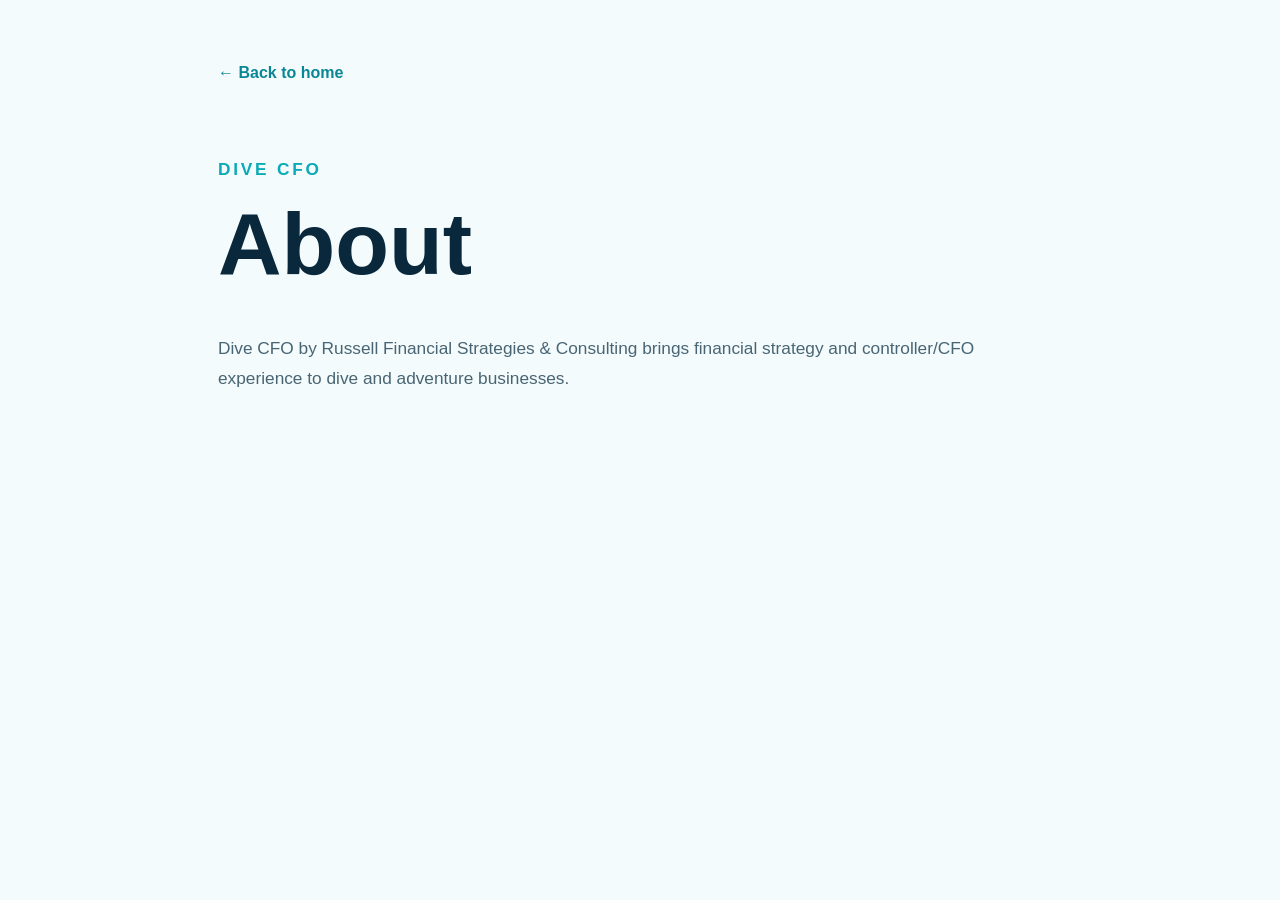
==== about.html @ 6120ccfd "Add files via upload" ====
<!doctype html><html lang="en"><head><meta charset="utf-8"><meta name="viewport" content="width=device-width,initial-scale=1"><title>About | Dive CFO</title><link rel="stylesheet" href="secondary.css"></head><body><main><a class="back" href="./">← Back to home</a><p class="eyebrow">DIVE CFO</p><h1>About</h1><p>Dive CFO by Russell Financial Strategies &amp; Consulting brings financial strategy and controller/CFO experience to dive and adventure businesses.</p></main></body></html>
---- secondary.css ----
*{box-sizing:border-box}body{margin:0;background:#f4fbfc;color:#09283c;font-family:Arial,Helvetica,sans-serif}main{max-width:900px;margin:0 auto;padding:64px 28px 90px}.back{display:inline-block;margin-bottom:56px;color:#0a8795;text-decoration:none;font-weight:700}.eyebrow{color:#0aaab8;font-weight:800;letter-spacing:.16em}h1{font-size:clamp(2.8rem,8vw,5.5rem);line-height:.95;margin:.2em 0 .55em}h2{margin-top:2.5em;font-size:1.8rem}p{font-size:1.08rem;line-height:1.7;color:#496573}a{color:#087d8d}.button{display:inline-block;margin-top:24px;padding:16px 24px;border-radius:999px;background:#27d4df;color:#06283a;text-decoration:none;font-weight:800}
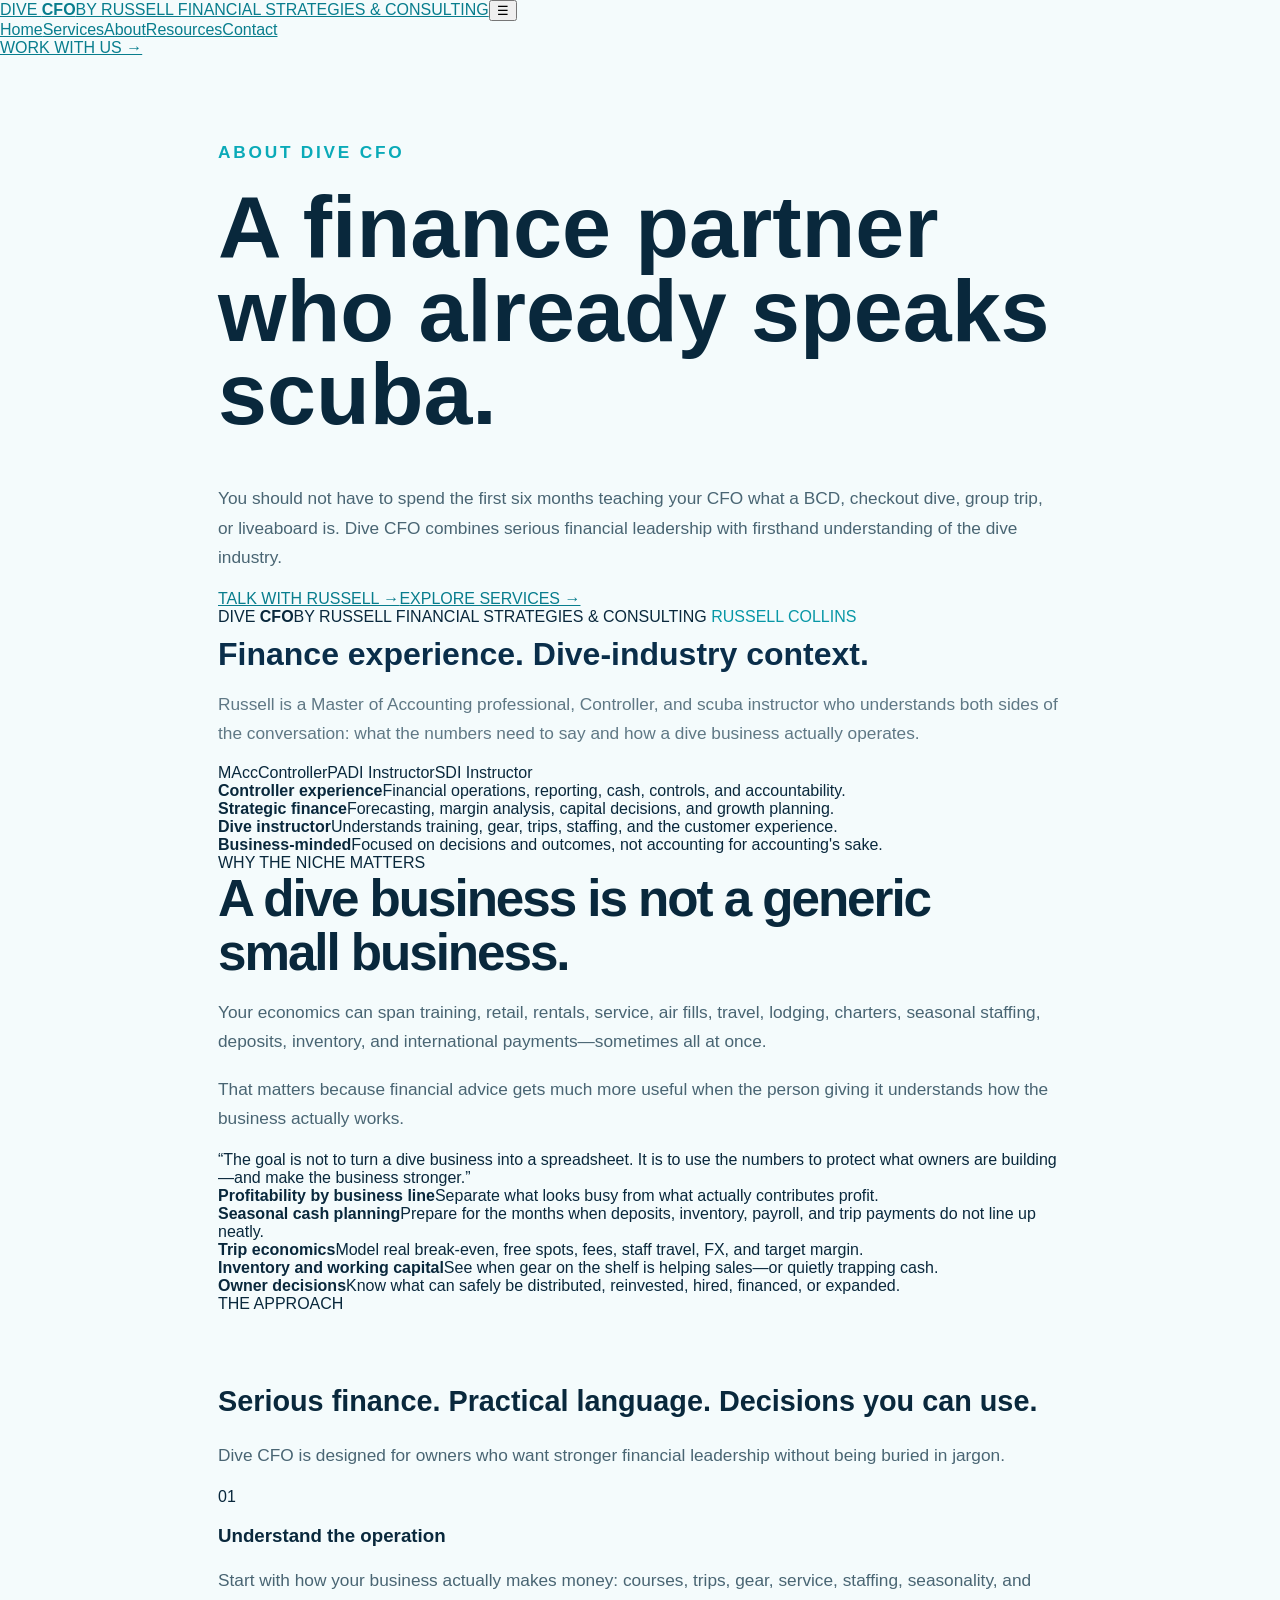
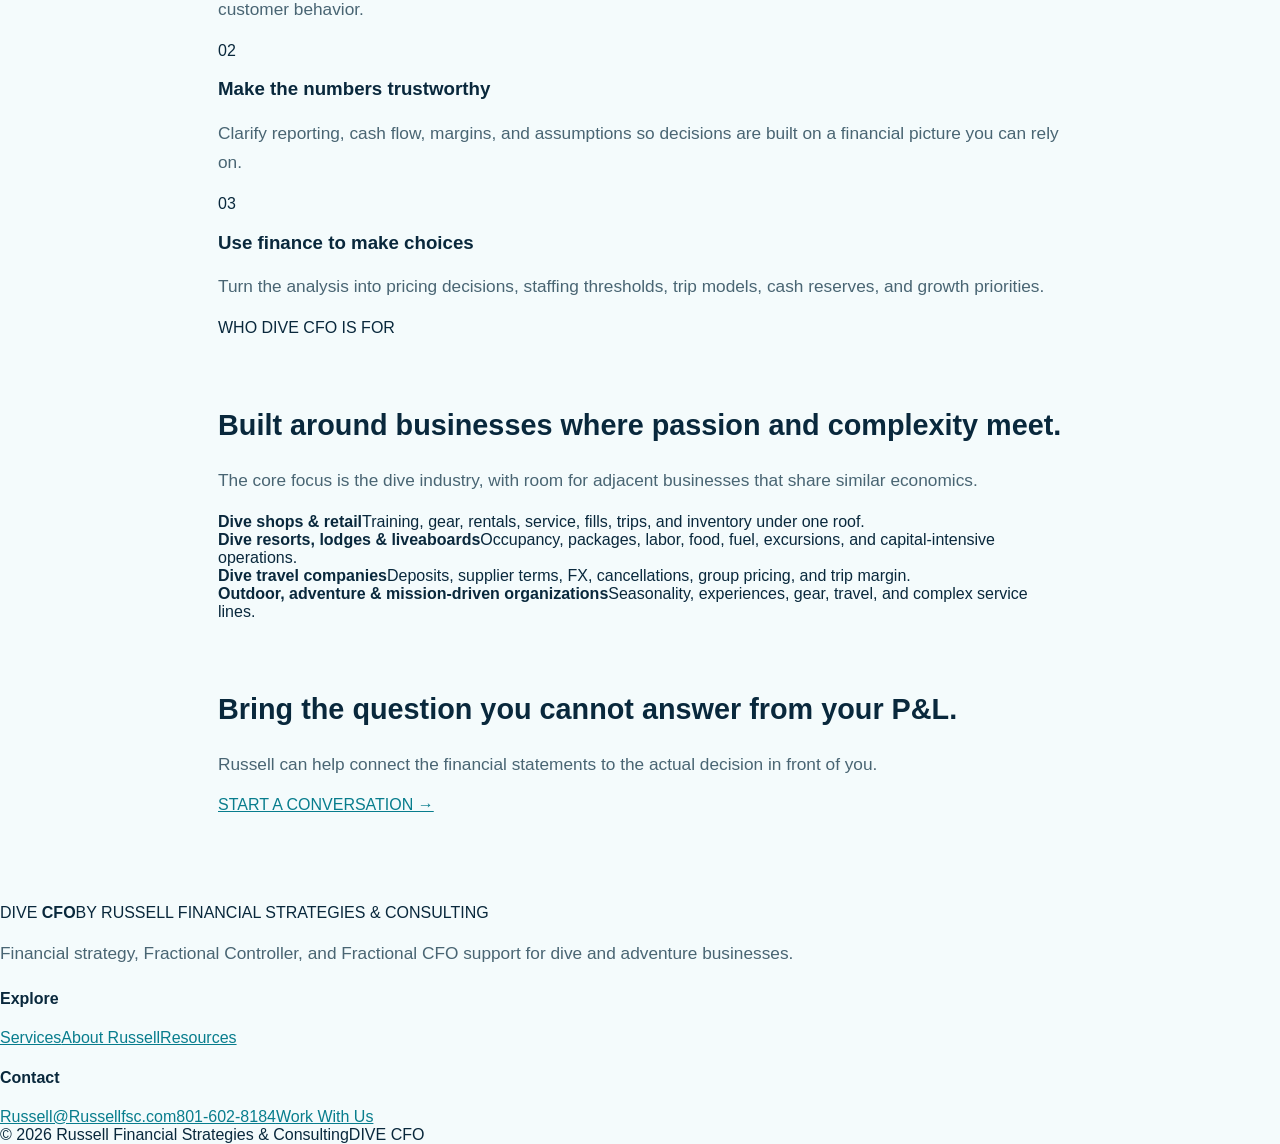
==== commit c15d79ea: "Improve about.html for conversion and brand consistency" ====
--- a/about.html
+++ b/about.html
@@ -1 +1,56 @@
-<!doctype html><html lang="en"><head><meta charset="utf-8"><meta name="viewport" content="width=device-width,initial-scale=1"><title>About | Dive CFO</title><link rel="stylesheet" href="secondary.css"></head><body><main><a class="back" href="./">← Back to home</a><p class="eyebrow">DIVE CFO</p><h1>About</h1><p>Dive CFO by Russell Financial Strategies &amp; Consulting brings financial strategy and controller/CFO experience to dive and adventure businesses.</p></main></body></html>
+<!doctype html>
+<html lang="en">
+<head>
+  <meta charset="utf-8"><meta name="viewport" content="width=device-width,initial-scale=1">
+  <title>About Russell | Dive CFO</title>
+  <meta name="description" content="Meet Russell Collins, MAcc, Controller, PADI and SDI scuba instructor, and founder of Dive CFO by Russell Financial Strategies & Consulting.">
+  <link rel="stylesheet" href="secondary.css">
+</head>
+<body>
+<header class="site-header"><div class="container nav-row"><a class="brand" href="./"><span class="brand-logo" role="img" aria-label="Dive CFO by Russell Financial Strategies & Consulting"><span class="brand-emblem" aria-hidden="true"></span><span class="brand-words"><span class="brand-title">DIVE <b>CFO</b></span><span class="brand-sub">BY RUSSELL FINANCIAL STRATEGIES &amp; CONSULTING</span></span></span></a><button class="mobile-menu" aria-label="Open navigation" onclick="document.querySelector('.nav').classList.toggle('open')">☰</button><nav class="nav"><a href="./">Home</a><a href="services.html">Services</a><a aria-current="page" href="about.html">About</a><a href="resources.html">Resources</a><a href="contact.html">Contact</a></nav><a class="header-cta" href="contact.html">WORK WITH US →</a></div></header>
+<main>
+<section class="hero">
+  <div class="container hero-inner">
+    <div>
+      <p class="eyebrow">ABOUT DIVE CFO</p>
+      <h1>A finance partner who already <span>speaks scuba.</span></h1>
+      <p class="hero-lead">You should not have to spend the first six months teaching your CFO what a BCD, checkout dive, group trip, or liveaboard is. Dive CFO combines serious financial leadership with firsthand understanding of the dive industry.</p>
+      <div class="hero-actions"><a class="btn btn-primary" href="contact.html">TALK WITH RUSSELL →</a><a class="btn btn-secondary" href="services.html">EXPLORE SERVICES →</a></div>
+    </div>
+    <aside class="profile-card">
+      <span class="brand-logo" role="img" aria-label="Dive CFO"><span class="brand-emblem" aria-hidden="true"></span><span class="brand-words"><span class="brand-title">DIVE <b>CFO</b></span><span class="brand-sub">BY RUSSELL FINANCIAL STRATEGIES &amp; CONSULTING</span></span></span>
+      <span class="panel-kicker" style="color:#0797a6">RUSSELL COLLINS</span>
+      <h2 style="color:#0A2E4A;margin:10px 0 8px;font-family:Montserrat,sans-serif;font-size:2rem">Finance experience. Dive-industry context.</h2>
+      <p style="color:#5f7885;line-height:1.65">Russell is a Master of Accounting professional, Controller, and scuba instructor who understands both sides of the conversation: what the numbers need to say and how a dive business actually operates.</p>
+      <div class="credential-line"><span>MAcc</span><span>Controller</span><span>PADI Instructor</span><span>SDI Instructor</span></div>
+    </aside>
+  </div>
+</section>
+
+<section class="trust-strip"><div class="container trust-grid"><div class="trust-item"><strong>Controller experience</strong><span>Financial operations, reporting, cash, controls, and accountability.</span></div><div class="trust-item"><strong>Strategic finance</strong><span>Forecasting, margin analysis, capital decisions, and growth planning.</span></div><div class="trust-item"><strong>Dive instructor</strong><span>Understands training, gear, trips, staffing, and the customer experience.</span></div><div class="trust-item"><strong>Business-minded</strong><span>Focused on decisions and outcomes, not accounting for accounting's sake.</span></div></div></section>
+
+<section class="section white"><div class="container two-col">
+  <div>
+    <span class="section-kicker">WHY THE NICHE MATTERS</span>
+    <h2 style="margin:0 0 18px;font-family:Montserrat,sans-serif;font-size:clamp(2.2rem,4vw,3.4rem);line-height:1.05;letter-spacing:-.04em">A dive business is not a generic small business.</h2>
+    <p class="section-intro">Your economics can span training, retail, rentals, service, air fills, travel, lodging, charters, seasonal staffing, deposits, inventory, and international payments—sometimes all at once.</p>
+    <p class="section-intro" style="margin-top:18px">That matters because financial advice gets much more useful when the person giving it understands how the business actually works.</p>
+    <div class="quote">“The goal is not to turn a dive business into a spreadsheet. It is to use the numbers to protect what owners are building—and make the business stronger.”</div>
+  </div>
+  <div class="stat-stack">
+    <div class="stat-card"><strong>Profitability by business line</strong><span>Separate what looks busy from what actually contributes profit.</span></div>
+    <div class="stat-card"><strong>Seasonal cash planning</strong><span>Prepare for the months when deposits, inventory, payroll, and trip payments do not line up neatly.</span></div>
+    <div class="stat-card"><strong>Trip economics</strong><span>Model real break-even, free spots, fees, staff travel, FX, and target margin.</span></div>
+    <div class="stat-card"><strong>Inventory and working capital</strong><span>See when gear on the shelf is helping sales—or quietly trapping cash.</span></div>
+    <div class="stat-card"><strong>Owner decisions</strong><span>Know what can safely be distributed, reinvested, hired, financed, or expanded.</span></div>
+  </div>
+</div></section>
+
+<section class="section soft"><div class="container"><div class="section-head"><span class="section-kicker">THE APPROACH</span><h2>Serious finance. Practical language. Decisions you can use.</h2><p>Dive CFO is designed for owners who want stronger financial leadership without being buried in jargon.</p></div><div class="cards-3"><div class="card"><div class="num">01</div><h3>Understand the operation</h3><p>Start with how your business actually makes money: courses, trips, gear, service, staffing, seasonality, and customer behavior.</p></div><div class="card"><div class="num">02</div><h3>Make the numbers trustworthy</h3><p>Clarify reporting, cash flow, margins, and assumptions so decisions are built on a financial picture you can rely on.</p></div><div class="card"><div class="num">03</div><h3>Use finance to make choices</h3><p>Turn the analysis into pricing decisions, staffing thresholds, trip models, cash reserves, and growth priorities.</p></div></div></div></section>
+
+<section class="section dark"><div class="container two-col"><div><span class="section-kicker">WHO DIVE CFO IS FOR</span><h2>Built around businesses where passion and complexity meet.</h2><p class="section-intro">The core focus is the dive industry, with room for adjacent businesses that share similar economics.</p></div><div class="stat-stack"><div class="stat-card"><strong>Dive shops & retail</strong><span>Training, gear, rentals, service, fills, trips, and inventory under one roof.</span></div><div class="stat-card"><strong>Dive resorts, lodges & liveaboards</strong><span>Occupancy, packages, labor, food, fuel, excursions, and capital-intensive operations.</span></div><div class="stat-card"><strong>Dive travel companies</strong><span>Deposits, supplier terms, FX, cancellations, group pricing, and trip margin.</span></div><div class="stat-card"><strong>Outdoor, adventure & mission-driven organizations</strong><span>Seasonality, experiences, gear, travel, and complex service lines.</span></div></div></div></section>
+
+<section class="final-cta"><div class="container cta-inner"><div><h2>Bring the question you cannot answer from your P&L.</h2><p>Russell can help connect the financial statements to the actual decision in front of you.</p></div><a class="btn btn-light" href="contact.html">START A CONVERSATION →</a></div></section>
+</main>
+<footer class="site-footer"><div class="container footer-grid"><div><span class="footer-brand-logo" role="img" aria-label="Dive CFO"><span class="brand-emblem" aria-hidden="true"></span><span class="brand-words"><span class="brand-title">DIVE <b>CFO</b></span><span class="brand-sub">BY RUSSELL FINANCIAL STRATEGIES &amp; CONSULTING</span></span></span><p>Financial strategy, Fractional Controller, and Fractional CFO support for dive and adventure businesses.</p></div><div><h4>Explore</h4><a href="services.html">Services</a><a href="about.html">About Russell</a><a href="resources.html">Resources</a></div><div><h4>Contact</h4><a href="mailto:Russell@Russellfsc.com">Russell@Russellfsc.com</a><a href="tel:+18016028184">801-602-8184</a><a href="contact.html">Work With Us</a></div></div><div class="container footer-bottom"><span>© 2026 Russell Financial Strategies & Consulting</span><span>DIVE CFO</span></div></footer>
+</body></html>
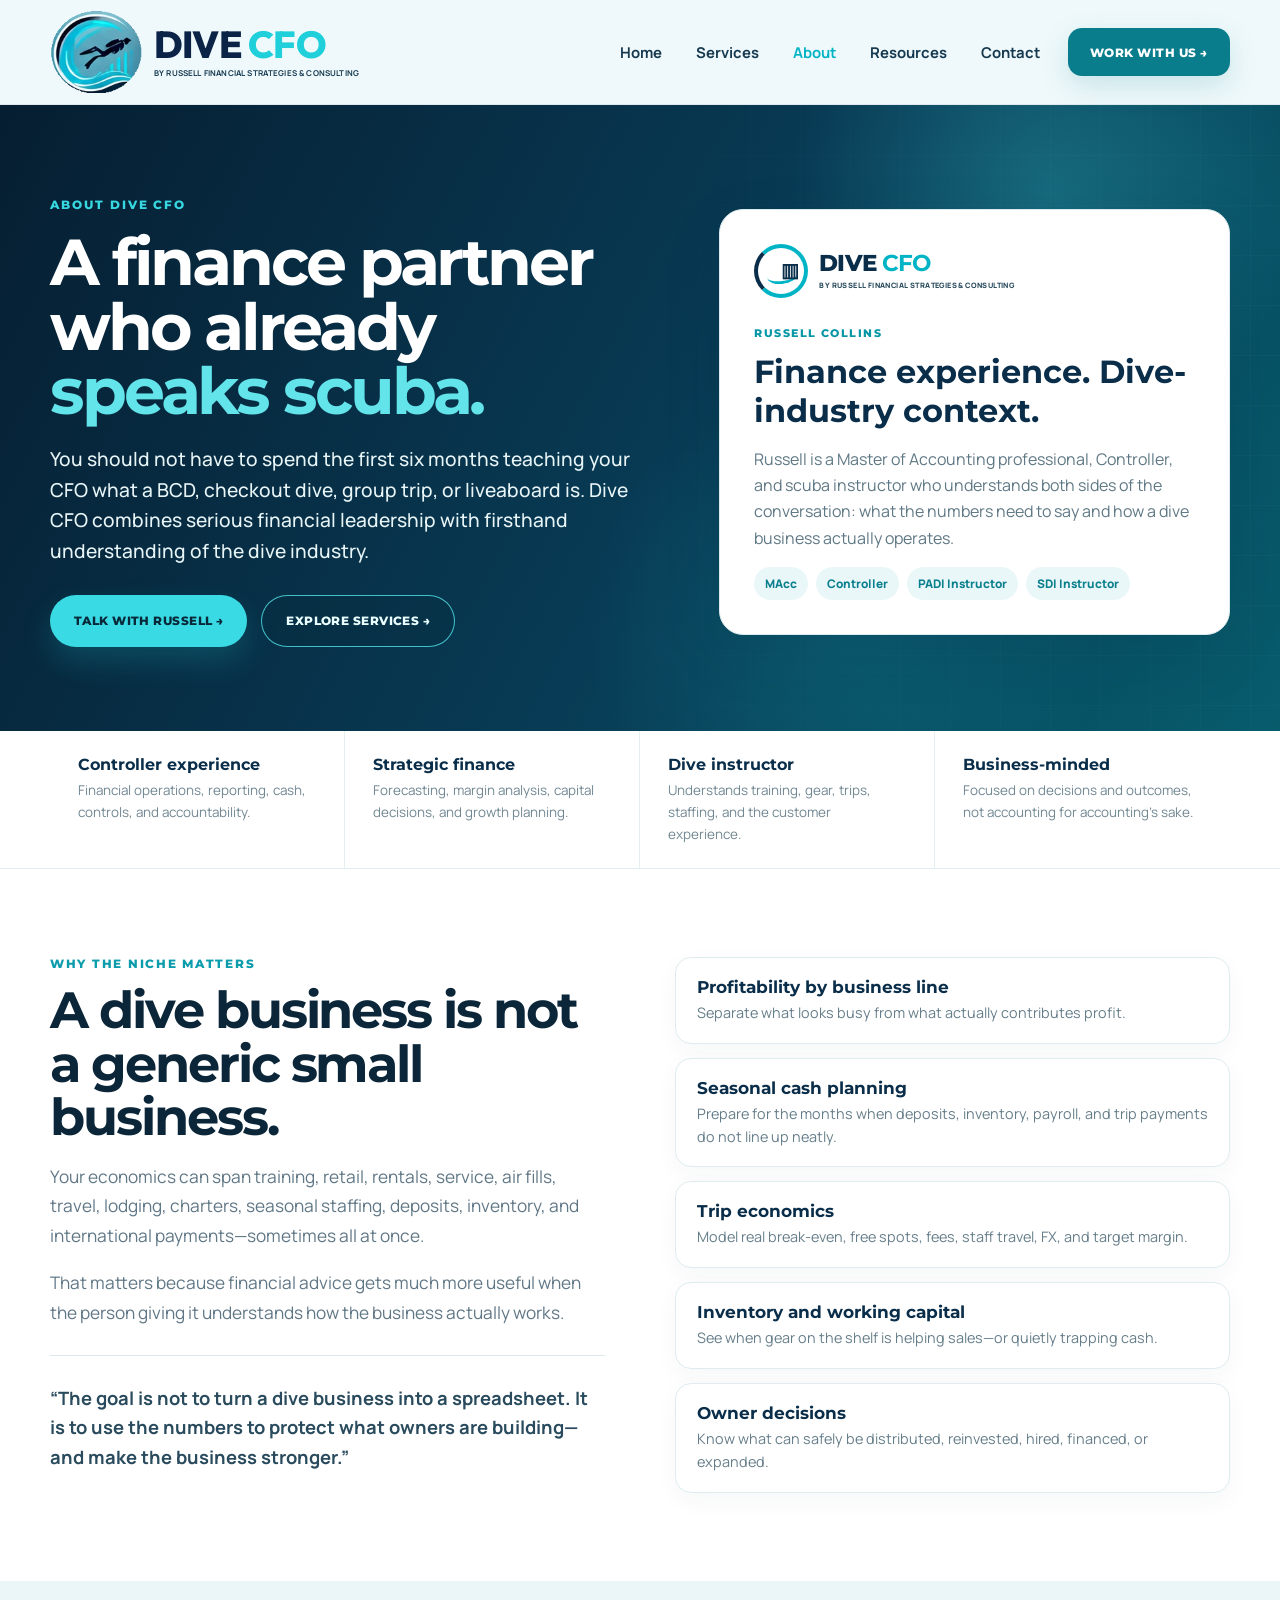
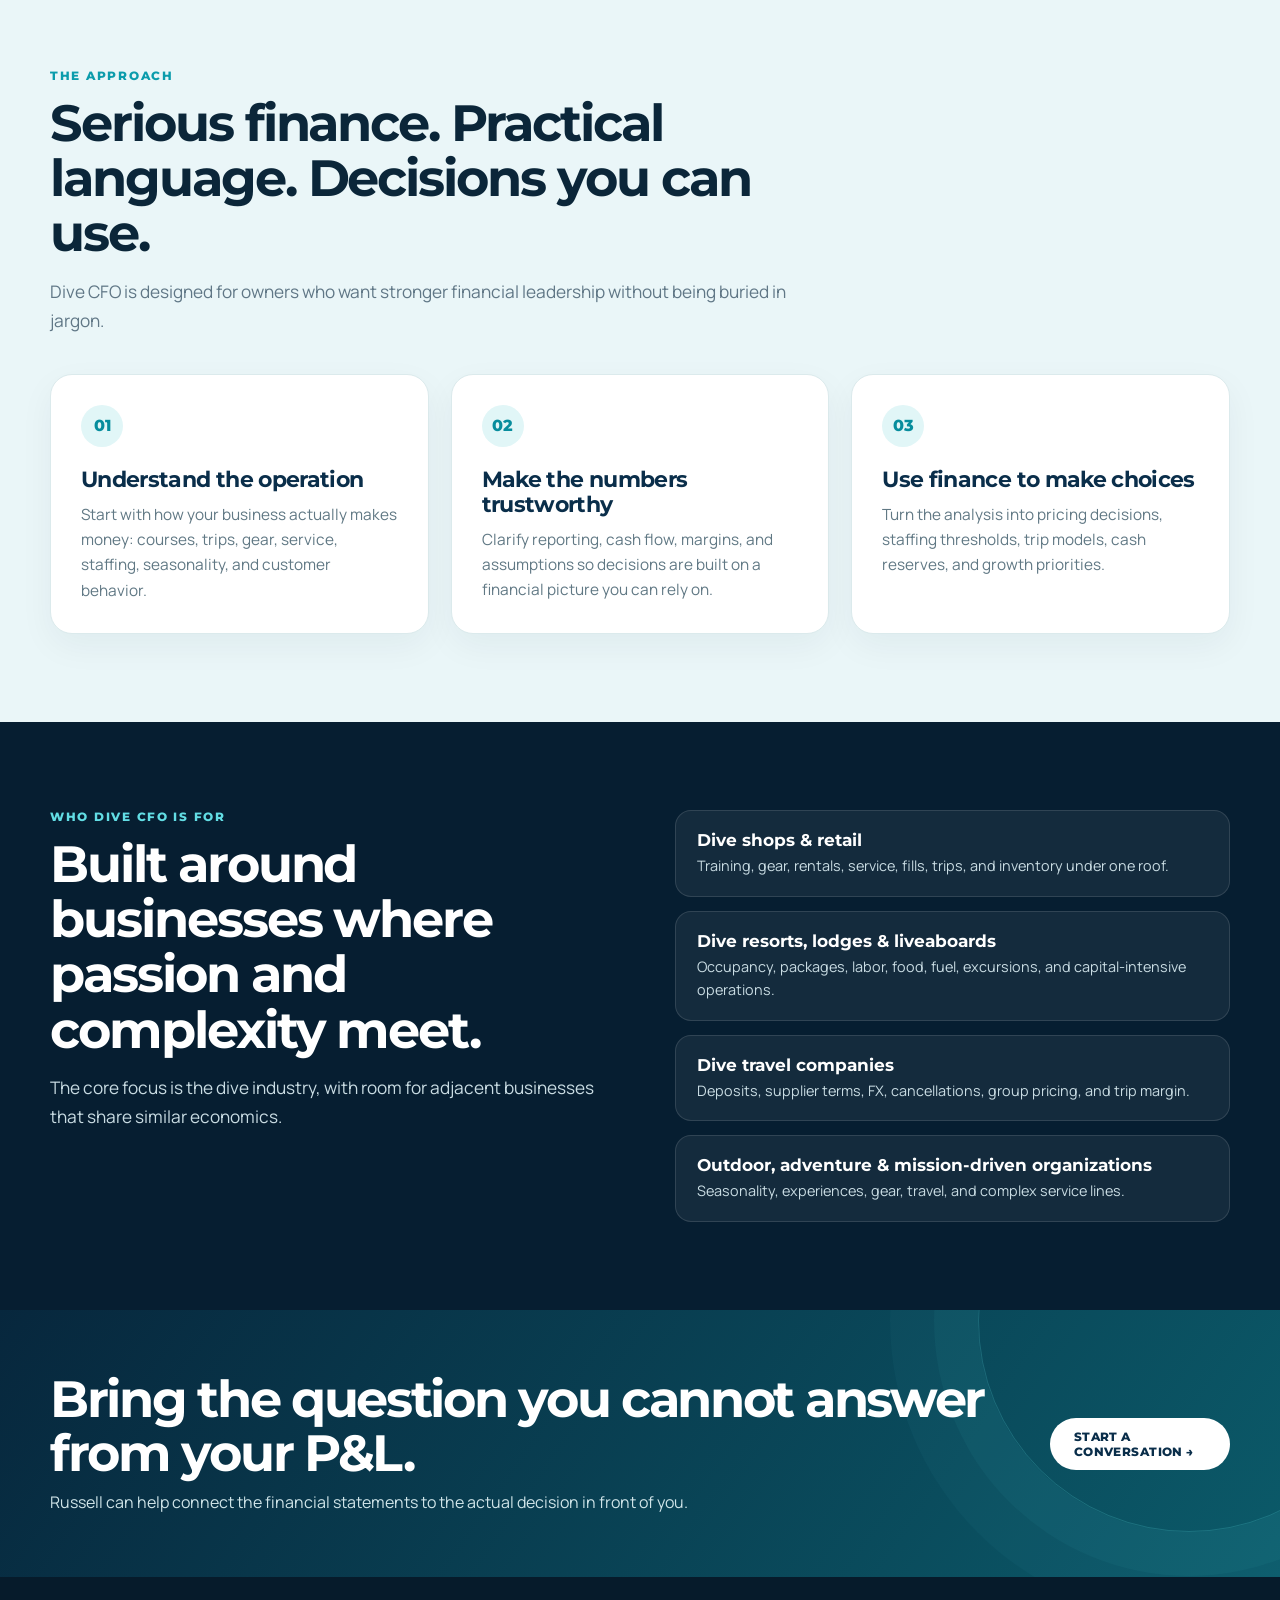
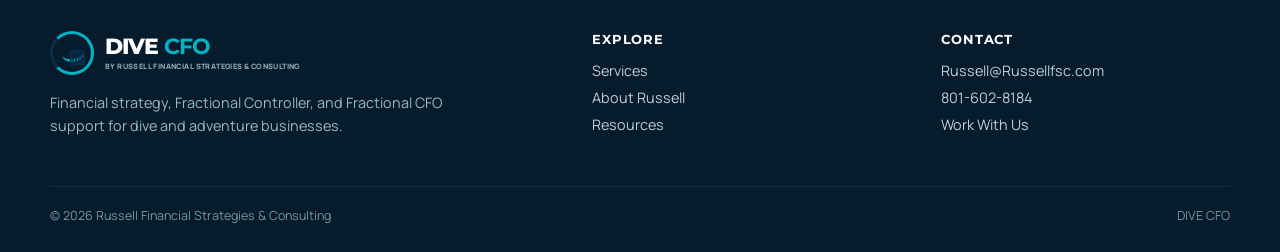
==== commit 22ec461b: "Use homepage logo in header of all inner pages Co-Authored-By: Claude Opus 5.5 <noreply@anthropic.co" ====
--- a/about.html
+++ b/about.html
@@ -7,7 +7,7 @@
   <link rel="stylesheet" href="secondary.css">
 </head>
 <body>
-<header class="site-header"><div class="container nav-row"><a class="brand" href="./"><span class="brand-logo" role="img" aria-label="Dive CFO by Russell Financial Strategies & Consulting"><span class="brand-emblem" aria-hidden="true"></span><span class="brand-words"><span class="brand-title">DIVE <b>CFO</b></span><span class="brand-sub">BY RUSSELL FINANCIAL STRATEGIES &amp; CONSULTING</span></span></span></a><button class="mobile-menu" aria-label="Open navigation" onclick="document.querySelector('.nav').classList.toggle('open')">☰</button><nav class="nav"><a href="./">Home</a><a href="services.html">Services</a><a aria-current="page" href="about.html">About</a><a href="resources.html">Resources</a><a href="contact.html">Contact</a></nav><a class="header-cta" href="contact.html">WORK WITH US →</a></div></header>
+<header class="site-header"><div class="container nav-row"><a class="brand" href="./"><span class="brand-logo" role="img" aria-label="Dive CFO by Russell Financial Strategies & Consulting"><img class="brand-emblem-img" src="assets/logo-emblem.png" alt="" width="136" height="122"><span class="brand-words"><span class="brand-title">DIVE <b>CFO</b></span><span class="brand-sub">BY RUSSELL FINANCIAL STRATEGIES &amp; CONSULTING</span></span></span></a><button class="mobile-menu" aria-label="Open navigation" onclick="document.querySelector('.nav').classList.toggle('open')">☰</button><nav class="nav"><a href="./">Home</a><a href="services.html">Services</a><a aria-current="page" href="about.html">About</a><a href="resources.html">Resources</a><a href="contact.html">Contact</a></nav><a class="header-cta" href="contact.html">WORK WITH US →</a></div></header>
 <main>
 <section class="hero">
   <div class="container hero-inner">
--- a/secondary.css
+++ b/secondary.css
@@ -1 +1,103 @@
-*{box-sizing:border-box}body{margin:0;background:#f4fbfc;color:#09283c;font-family:Arial,Helvetica,sans-serif}main{max-width:900px;margin:0 auto;padding:64px 28px 90px}.back{display:inline-block;margin-bottom:56px;color:#0a8795;text-decoration:none;font-weight:700}.eyebrow{color:#0aaab8;font-weight:800;letter-spacing:.16em}h1{font-size:clamp(2.8rem,8vw,5.5rem);line-height:.95;margin:.2em 0 .55em}h2{margin-top:2.5em;font-size:1.8rem}p{font-size:1.08rem;line-height:1.7;color:#496573}a{color:#087d8d}.button{display:inline-block;margin-top:24px;padding:16px 24px;border-radius:999px;background:#27d4df;color:#06283a;text-decoration:none;font-weight:800}
+@import url('https://fonts.googleapis.com/css2?family=Manrope:wght@400;500;600;700;800&family=Montserrat:wght@600;700;800&family=Outfit:wght@600;700;800&display=swap');
+
+:root{
+  --navy:#0A2E4A;--navy-deep:#061E31;--teal:#00B4C6;--aqua:#5FD6E3;--seafoam:#B9E7E5;--sand:#E8DCC6;--slate:#687C93;--ink:#0B2639;--muted:#607786;--paper:#F7FBFC;--white:#fff;--line:#D6E8EC;--shadow:0 20px 60px rgba(7,43,61,.10);--radius:22px;
+}
+*{box-sizing:border-box} html{scroll-behavior:smooth}
+body{margin:0;background:var(--paper);color:var(--ink);font-family:'Manrope',Arial,sans-serif;-webkit-font-smoothing:antialiased}
+a{color:inherit} img{max-width:100%;display:block}.container{width:min(1180px,calc(100% - 40px));margin:0 auto}
+
+/* Header */
+.site-header{position:sticky;top:0;z-index:50;background:rgba(239,249,251,.94);backdrop-filter:blur(14px);border-bottom:1px solid rgba(10,46,74,.08)}
+.nav-row{height:88px;display:flex;align-items:center;gap:28px}
+.brand{display:flex;align-items:center;text-decoration:none;min-width:285px}
+.brand-logo,.footer-brand-logo{display:flex;align-items:center;gap:11px}
+.brand-emblem{width:54px;height:54px;border:4px solid var(--teal);border-left-color:var(--navy);border-radius:50%;position:relative;flex:0 0 auto}
+.brand-emblem:before{content:"";position:absolute;left:9px;right:7px;bottom:10px;height:13px;border-bottom:3px solid var(--teal);border-radius:50%;transform:rotate(-7deg)}
+.brand-emblem:after{content:"▥";position:absolute;right:5px;top:9px;color:var(--navy);font-size:19px;font-weight:900}
+.brand-words{display:flex;flex-direction:column;line-height:1}
+.brand-title{font-family:'Montserrat',sans-serif;font-size:1.45rem;font-weight:800;letter-spacing:-.04em;color:var(--navy)}
+.brand-title b{color:var(--teal)}.brand-sub{margin-top:6px;font-size:.46rem;font-weight:800;letter-spacing:.055em;color:#25485b;white-space:nowrap}
+.nav{margin-left:auto;display:flex;align-items:center;gap:34px}.nav a{text-decoration:none;font-size:.93rem;font-weight:700;color:#16394f;transition:.2s ease}.nav a:hover,.nav a[aria-current="page"]{color:var(--teal)}
+.header-cta{display:inline-flex;align-items:center;justify-content:center;min-height:48px;padding:0 22px;border-radius:14px;background:#0A7D8D;color:#fff!important;text-decoration:none;font-family:'Montserrat',sans-serif;font-size:.78rem;font-weight:800;letter-spacing:.04em;box-shadow:0 10px 28px rgba(0,119,137,.17)}
+.mobile-menu{display:none;background:none;border:0;font-size:1.65rem;color:var(--navy);cursor:pointer}
+
+/* Hero */
+.hero{position:relative;overflow:hidden;background:radial-gradient(circle at 82% 14%,rgba(71,221,230,.24),transparent 22%),radial-gradient(circle at 66% 84%,rgba(21,142,159,.26),transparent 26%),linear-gradient(118deg,#061e31 0%,#083a54 52%,#075c6c 100%);color:#fff}
+.hero:after{content:"";position:absolute;inset:0;background-image:linear-gradient(rgba(255,255,255,.025) 1px,transparent 1px),linear-gradient(90deg,rgba(255,255,255,.025) 1px,transparent 1px);background-size:50px 50px;mask-image:linear-gradient(to left,#000,transparent 75%)}
+.hero-inner{position:relative;z-index:2;display:grid;grid-template-columns:1.08fr .92fr;gap:70px;align-items:center;padding:92px 0 84px}
+.eyebrow{margin:0 0 18px;color:#37d8e1;font-family:'Montserrat',sans-serif;font-size:.76rem;font-weight:800;letter-spacing:.16em;text-transform:uppercase}
+.hero h1{margin:0 0 20px;font-family:'Montserrat',sans-serif;font-size:clamp(2.9rem,5.1vw,5.2rem);line-height:.99;letter-spacing:-.048em;max-width:770px}.hero h1 span{color:#63e3ea}
+.hero-lead{max-width:720px;margin:0 0 28px;color:#e8f5f7;font-size:1.2rem;line-height:1.6;font-weight:500}
+.hero-actions,.cta-row{display:flex;flex-wrap:wrap;gap:14px}.btn{display:inline-flex;align-items:center;justify-content:center;gap:10px;min-height:52px;padding:0 24px;border-radius:999px;text-decoration:none;font-family:'Montserrat',sans-serif;font-size:.78rem;font-weight:800;letter-spacing:.035em;transition:.2s ease}.btn:hover{transform:translateY(-2px)}
+.btn-primary{background:#39dae3;color:#08293a;box-shadow:0 14px 30px rgba(34,218,228,.18)}.btn-secondary{border:1px solid rgba(83,229,237,.8);color:#eaffff;background:rgba(6,43,57,.22)}.btn-dark{background:var(--navy);color:#fff}.btn-light{background:#fff;color:var(--navy)}
+.hero-panel{position:relative;padding:30px;border:1px solid rgba(170,247,249,.28);border-radius:24px;background:linear-gradient(145deg,rgba(4,38,56,.38),rgba(9,86,100,.18));box-shadow:0 28px 70px rgba(0,0,0,.18);backdrop-filter:blur(8px);transform:rotate(-1.8deg)}
+.hero-panel:before{content:"";position:absolute;inset:-18px 28px 24px -18px;border:1px solid rgba(95,214,227,.20);border-radius:24px;transform:rotate(4deg);z-index:-1}
+.panel-kicker{color:#78e8ed;font-size:.7rem;font-family:'Montserrat',sans-serif;font-weight:800;letter-spacing:.13em;text-transform:uppercase}
+.hero-panel h2{margin:10px 0 12px;font-family:'Montserrat',sans-serif;font-size:1.9rem;line-height:1.1;letter-spacing:-.035em}.hero-panel p{margin:0;color:#d5edf0;line-height:1.55}
+.panel-list{display:grid;grid-template-columns:1fr 1fr;gap:12px;margin-top:22px}.panel-list div{padding:14px;border:1px solid rgba(144,239,243,.18);border-radius:14px;background:rgba(0,31,47,.18);font-size:.82rem;font-weight:700;color:#f4ffff}.panel-list b{display:block;color:#58dce5;font-family:'Montserrat',sans-serif;font-size:1.1rem;margin-bottom:3px}
+
+/* Generic sections */
+.section{padding:88px 0}.section.white{background:#fff}.section.soft{background:#eaf6f8}.section.dark{background:var(--navy-deep);color:#fff}
+.section-head{max-width:760px;margin-bottom:38px}.section-kicker{display:block;margin-bottom:12px;color:#0c9cac;font-family:'Montserrat',sans-serif;font-size:.72rem;font-weight:800;letter-spacing:.15em;text-transform:uppercase}.section.dark .section-kicker{color:#62dde4}
+.section h2{margin:0 0 16px;font-family:'Montserrat',sans-serif;font-size:clamp(2rem,4vw,3.25rem);line-height:1.08;letter-spacing:-.04em}.section-head p,.section-intro{margin:0;color:var(--muted);font-size:1.08rem;line-height:1.7}.section.dark .section-head p,.section.dark .section-intro{color:#c9dce3}
+
+/* Trust strip */
+.trust-strip{background:#fff;border-bottom:1px solid #dfeef1}.trust-grid{display:grid;grid-template-columns:repeat(4,1fr);gap:0}.trust-item{padding:24px 28px;border-right:1px solid #e4eff1}.trust-item:last-child{border-right:0}.trust-item strong{display:block;color:var(--navy);font-family:'Montserrat',sans-serif;font-size:1rem;margin-bottom:4px}.trust-item span{color:#718792;font-size:.84rem;line-height:1.35}
+
+/* Cards */
+.cards-3{display:grid;grid-template-columns:repeat(3,1fr);gap:22px}.card{position:relative;padding:30px;border:1px solid #dbeaec;border-radius:var(--radius);background:#fff;box-shadow:0 12px 34px rgba(11,48,66,.05)}.card .num{width:42px;height:42px;display:grid;place-items:center;border-radius:50%;background:#e1f6f7;color:#078d9d;font-family:'Montserrat',sans-serif;font-weight:800;margin-bottom:20px}.card h3{margin:0 0 10px;font-family:'Montserrat',sans-serif;font-size:1.35rem;line-height:1.16;letter-spacing:-.03em;color:var(--navy)}.card p{margin:0;color:#607884;line-height:1.65;font-size:.96rem}.card ul{margin:18px 0 0;padding:0;list-style:none}.card li{position:relative;padding-left:23px;margin:10px 0;color:#466170;font-size:.92rem;line-height:1.45}.card li:before{content:"✓";position:absolute;left:0;top:0;color:#0aaaba;font-weight:900}.card .text-link{display:inline-flex;margin-top:20px;color:#088b9b;text-decoration:none;font-family:'Montserrat',sans-serif;font-size:.75rem;font-weight:800;letter-spacing:.04em}.card.featured{border-color:#5dd8df;box-shadow:0 20px 50px rgba(0,151,166,.12)}.tag{display:inline-flex;margin-bottom:14px;padding:7px 10px;border-radius:999px;background:#e3f6f7;color:#078d9d;font-family:'Montserrat',sans-serif;font-size:.62rem;font-weight:800;letter-spacing:.07em;text-transform:uppercase}
+
+/* Service blocks */
+.service-block{display:grid;grid-template-columns:.9fr 1.1fr;gap:54px;padding:46px 0;border-top:1px solid #d7e7ea;align-items:start}.service-block:first-of-type{border-top:0;padding-top:0}.service-label{position:sticky;top:120px}.service-label .service-number{display:block;color:#78cfd6;font-family:'Montserrat',sans-serif;font-size:.8rem;font-weight:800;letter-spacing:.14em}.service-label h3{margin:10px 0 12px;font-family:'Montserrat',sans-serif;font-size:2rem;line-height:1.06;letter-spacing:-.035em;color:var(--navy)}.service-label p{margin:0;color:#607783;line-height:1.6}.service-copy h4{margin:0 0 14px;font-family:'Montserrat',sans-serif;font-size:1.1rem;color:var(--navy)}.check-grid{display:grid;grid-template-columns:1fr 1fr;gap:12px 18px;margin:0;padding:0;list-style:none}.check-grid li{position:relative;padding:13px 14px 13px 42px;border:1px solid #deecef;border-radius:14px;background:#fff;color:#3f5d6b;font-size:.92rem;line-height:1.4}.check-grid li:before{content:"✓";position:absolute;left:15px;top:12px;color:#08a7b6;font-weight:900}.best-for{margin-top:18px;padding:18px 20px;border-left:4px solid #1fc9d4;background:#eefafb;border-radius:0 12px 12px 0;color:#415f6d;font-size:.93rem;line-height:1.55}.best-for strong{color:var(--navy)}
+
+/* Process */
+.process{display:grid;grid-template-columns:repeat(3,1fr);gap:22px}.step{padding:28px;border-radius:20px;background:rgba(255,255,255,.06);border:1px solid rgba(255,255,255,.11)}.step span{display:block;color:#63e4eb;font-family:'Montserrat',sans-serif;font-size:.75rem;font-weight:800;letter-spacing:.15em}.step h3{margin:10px 0 8px;font-family:'Montserrat',sans-serif;font-size:1.25rem}.step p{margin:0;color:#c9dde3;line-height:1.6;font-size:.93rem}
+
+/* Two column */
+.two-col{display:grid;grid-template-columns:1fr 1fr;gap:70px;align-items:start}.callout{padding:34px;border-radius:24px;background:#e7f7f8;border:1px solid #c7e8eb}.callout h3{margin:0 0 12px;font-family:'Montserrat',sans-serif;font-size:1.7rem;letter-spacing:-.035em;color:var(--navy)}.callout p{color:#55717e;line-height:1.65}.stat-stack{display:grid;gap:14px}.stat-card{padding:19px 21px;border-radius:16px;background:#fff;border:1px solid #dfecef;box-shadow:0 8px 24px rgba(10,48,66,.04)}.stat-card strong{display:block;color:var(--navy);font-family:'Montserrat',sans-serif;font-size:1.06rem;margin-bottom:4px}.stat-card span{color:#667e8a;font-size:.9rem;line-height:1.45}.section.dark .stat-card{background:rgba(255,255,255,.06);border-color:rgba(255,255,255,.12);box-shadow:none}.section.dark .stat-card strong{color:#fff}.section.dark .stat-card span{color:#c9dce3}
+
+/* FAQs */
+.faq{max-width:900px}details{border-top:1px solid #d8e6e9;padding:20px 0}details:last-child{border-bottom:1px solid #d8e6e9}summary{cursor:pointer;list-style:none;display:flex;justify-content:space-between;gap:24px;font-family:'Montserrat',sans-serif;font-weight:700;color:var(--navy)}summary::-webkit-details-marker{display:none}summary:after{content:"+";font-size:1.4rem;color:#0c9baa;line-height:1}details[open] summary:after{content:"−"}details p{max-width:760px;color:#607986;line-height:1.65;margin:14px 0 0}
+
+/* About */
+.profile-card{padding:34px;border-radius:24px;background:#fff;border:1px solid #dbeaec;box-shadow:var(--shadow)}.profile-card .brand-logo{margin-bottom:22px}.credential-line{display:flex;flex-wrap:wrap;gap:8px;margin:16px 0 0}.credential-line span{padding:8px 11px;border-radius:999px;background:#eaf7f8;color:#0a7f8e;font-size:.74rem;font-weight:800}.quote{padding:28px 0 0;margin-top:28px;border-top:1px solid #dbe8eb;color:#294b5d;font-size:1.15rem;line-height:1.6;font-weight:700}
+
+/* Resources */
+.resource-grid{display:grid;grid-template-columns:repeat(3,1fr);gap:20px}.resource-card{display:flex;flex-direction:column;min-height:280px;padding:28px;border:1px solid #dbeaec;border-radius:20px;background:#fff;text-decoration:none;transition:.2s ease}.resource-card:hover{transform:translateY(-4px);box-shadow:0 18px 42px rgba(7,52,70,.08);border-color:#83dce1}.resource-card .type{color:#0b9bab;font-family:'Montserrat',sans-serif;font-size:.65rem;font-weight:800;letter-spacing:.13em;text-transform:uppercase}.resource-card h3{margin:12px 0 10px;font-family:'Montserrat',sans-serif;font-size:1.35rem;line-height:1.18;letter-spacing:-.03em;color:var(--navy)}.resource-card p{margin:0;color:#607986;line-height:1.6;font-size:.93rem}.resource-card .learn{margin-top:auto;padding-top:24px;color:#078e9d;font-family:'Montserrat',sans-serif;font-size:.74rem;font-weight:800;letter-spacing:.04em}.formula-grid{display:grid;grid-template-columns:repeat(2,1fr);gap:18px}.formula{padding:24px;border-radius:18px;background:#fff;border:1px solid #dcebee}.formula strong{display:block;color:var(--navy);font-family:'Montserrat',sans-serif;margin-bottom:8px}.formula code{display:block;padding:12px;border-radius:10px;background:#eef8f9;color:#0a6f7b;font-family:ui-monospace,SFMono-Regular,Menlo,monospace;font-size:.85rem;white-space:normal;line-height:1.5}
+
+/* Contact */
+.contact-grid{display:grid;grid-template-columns:.82fr 1.18fr;gap:48px;align-items:start}.contact-card{padding:28px;border-radius:20px;background:#fff;border:1px solid #dae9ec;box-shadow:0 14px 36px rgba(7,49,66,.06)}.contact-method{display:block;padding:18px 0;border-bottom:1px solid #e2edef;text-decoration:none}.contact-method:last-child{border-bottom:0}.contact-method small{display:block;color:#7a909a;font-size:.72rem;text-transform:uppercase;letter-spacing:.1em;font-weight:800;margin-bottom:5px}.contact-method strong{font-family:'Montserrat',sans-serif;color:var(--navy);font-size:1.08rem}.form-card{padding:32px;border-radius:24px;background:#fff;border:1px solid #d9e9ec;box-shadow:var(--shadow)}.form-grid{display:grid;grid-template-columns:1fr 1fr;gap:16px}.field{display:flex;flex-direction:column;gap:7px}.field.full{grid-column:1/-1}label{color:#274b5d;font-size:.82rem;font-weight:800}input,select,textarea{width:100%;border:1px solid #cfe1e5;border-radius:12px;background:#fbfefe;color:#16394c;font:inherit;padding:13px 14px;outline:none;transition:.2s ease}input:focus,select:focus,textarea:focus{border-color:#42cbd5;box-shadow:0 0 0 3px rgba(66,203,213,.13)}textarea{min-height:130px;resize:vertical}.form-note{margin:12px 0 0;color:#7b8e97;font-size:.78rem;line-height:1.45}
+
+/* CTA */
+.final-cta{position:relative;overflow:hidden;background:linear-gradient(125deg,#07273d,#0b5a69);color:#fff}.final-cta:after{content:"";position:absolute;width:420px;height:420px;border-radius:50%;right:-120px;top:-200px;border:1px solid rgba(100,227,234,.20);box-shadow:0 0 0 44px rgba(100,227,234,.045),0 0 0 88px rgba(100,227,234,.03)}.cta-inner{position:relative;z-index:2;display:flex;align-items:center;justify-content:space-between;gap:40px;padding:62px 0}.cta-inner h2{margin:0 0 10px;font-family:'Montserrat',sans-serif;font-size:clamp(2rem,4vw,3.2rem);line-height:1.04;letter-spacing:-.045em}.cta-inner p{margin:0;color:#cfe4e8;max-width:650px;line-height:1.65}
+
+/* Footer */
+.site-footer{background:#061b2b;color:#b9cfd7}.footer-grid{display:grid;grid-template-columns:1.25fr .75fr .75fr;gap:60px;padding:54px 0 34px}.footer-brand-logo{margin-bottom:16px}.footer-brand-logo .brand-emblem{width:44px;height:44px;border-width:3px}.footer-brand-logo .brand-title{color:#fff;font-size:1.35rem}.footer-brand-logo .brand-sub{color:#93adb8}.footer-grid p{max-width:440px;color:#9fb7c0;font-size:.9rem;line-height:1.6}.footer-grid h4{margin:0 0 14px;color:#fff;font-family:'Montserrat',sans-serif;font-size:.82rem;letter-spacing:.07em;text-transform:uppercase}.footer-grid a{display:block;color:#bcd0d7;text-decoration:none;margin:8px 0;font-size:.9rem}.footer-grid a:hover{color:#62dee5}.footer-bottom{display:flex;justify-content:space-between;gap:20px;padding:20px 0 28px;border-top:1px solid rgba(255,255,255,.08);font-size:.78rem;color:#7895a0}
+
+@media(max-width:1000px){.nav{gap:18px}.brand{min-width:230px}.brand-title{font-size:1.25rem}.brand-sub{font-size:.42rem}.hero-inner{grid-template-columns:1fr;gap:44px}.hero-panel{max-width:680px}.trust-grid{grid-template-columns:1fr 1fr}.trust-item:nth-child(2){border-right:0}.trust-item:nth-child(-n+2){border-bottom:1px solid #e4eff1}.cards-3,.resource-grid{grid-template-columns:1fr 1fr}.cards-3 .card:last-child,.resource-grid .resource-card:last-child{grid-column:1/-1}.service-block{grid-template-columns:1fr;gap:24px}.service-label{position:static}.two-col,.contact-grid{grid-template-columns:1fr;gap:34px}.footer-grid{grid-template-columns:1fr 1fr}.footer-grid>div:first-child{grid-column:1/-1}}
+@media(max-width:760px){.container{width:min(100% - 28px,1180px)}.nav-row{height:76px}.brand{min-width:0}.brand-title{font-size:1.16rem}.brand-sub{font-size:.38rem}.brand-emblem{width:48px;height:48px}.nav{display:none;position:absolute;top:76px;left:0;right:0;padding:18px 22px;background:#eff9fb;border-bottom:1px solid #dcecef;flex-direction:column;align-items:flex-start;gap:16px}.nav.open{display:flex}.mobile-menu{display:block;margin-left:auto}.header-cta{display:none}.hero-inner{padding:70px 0 66px}.hero h1{font-size:clamp(2.6rem,13vw,4.2rem)}.hero-lead{font-size:1.04rem}.hero-panel{transform:none;padding:24px}.panel-list{grid-template-columns:1fr}.section{padding:66px 0}.trust-grid,.cards-3,.resource-grid,.process,.formula-grid{grid-template-columns:1fr}.trust-item{border-right:0!important;border-bottom:1px solid #e4eff1}.trust-item:last-child{border-bottom:0}.cards-3 .card:last-child,.resource-grid .resource-card:last-child{grid-column:auto}.check-grid{grid-template-columns:1fr}.cta-inner{align-items:flex-start;flex-direction:column}.footer-grid{grid-template-columns:1fr;gap:28px}.footer-grid>div:first-child{grid-column:auto}.footer-bottom{flex-direction:column}.form-grid{grid-template-columns:1fr}.field.full{grid-column:auto}.brand-sub{display:none}}
+
+/* Header logo: same as homepage (image emblem + Outfit wordmark) */
+.site-header .nav-row{height:auto;min-height:104px;position:relative}
+.site-header .brand{min-width:0;flex-shrink:0}
+.site-header .brand-logo{gap:12px}
+.brand-emblem-img{width:92px;height:auto;flex:0 0 auto;margin:-2px 0}
+.site-header .brand-title{font-family:'Outfit',sans-serif;font-weight:800;font-size:2.35rem;line-height:.95;letter-spacing:-.02em;color:#0b2346;white-space:nowrap}
+.site-header .brand-title b{color:#1fd0da;font-weight:800}
+.site-header .brand-sub{display:block;margin-top:6px;font-family:'Manrope',Arial,sans-serif;font-size:.5rem;font-weight:700;letter-spacing:.02em;color:#173a52}
+@media(max-width:1100px){
+  .site-header .nav-row{min-height:80px}
+  .brand-emblem-img{width:62px}
+  .site-header .brand-title{font-size:1.75rem}
+  .site-header .mobile-menu{display:block;margin-left:auto}
+  .site-header .header-cta{display:none}
+  .site-header .nav{display:none;position:absolute;top:100%;left:0;right:0;padding:18px 22px;background:#eff9fb;border-bottom:1px solid #dcecef;flex-direction:column;align-items:flex-start;gap:16px}
+  .site-header .nav.open{display:flex}
+}
+@media(max-width:760px){
+  .site-header .nav-row{min-height:72px}
+  .brand-emblem-img{width:54px}
+  .site-header .brand-title{font-size:1.6rem}
+  .site-header .brand-sub{display:block;font-size:.46rem}
+}
